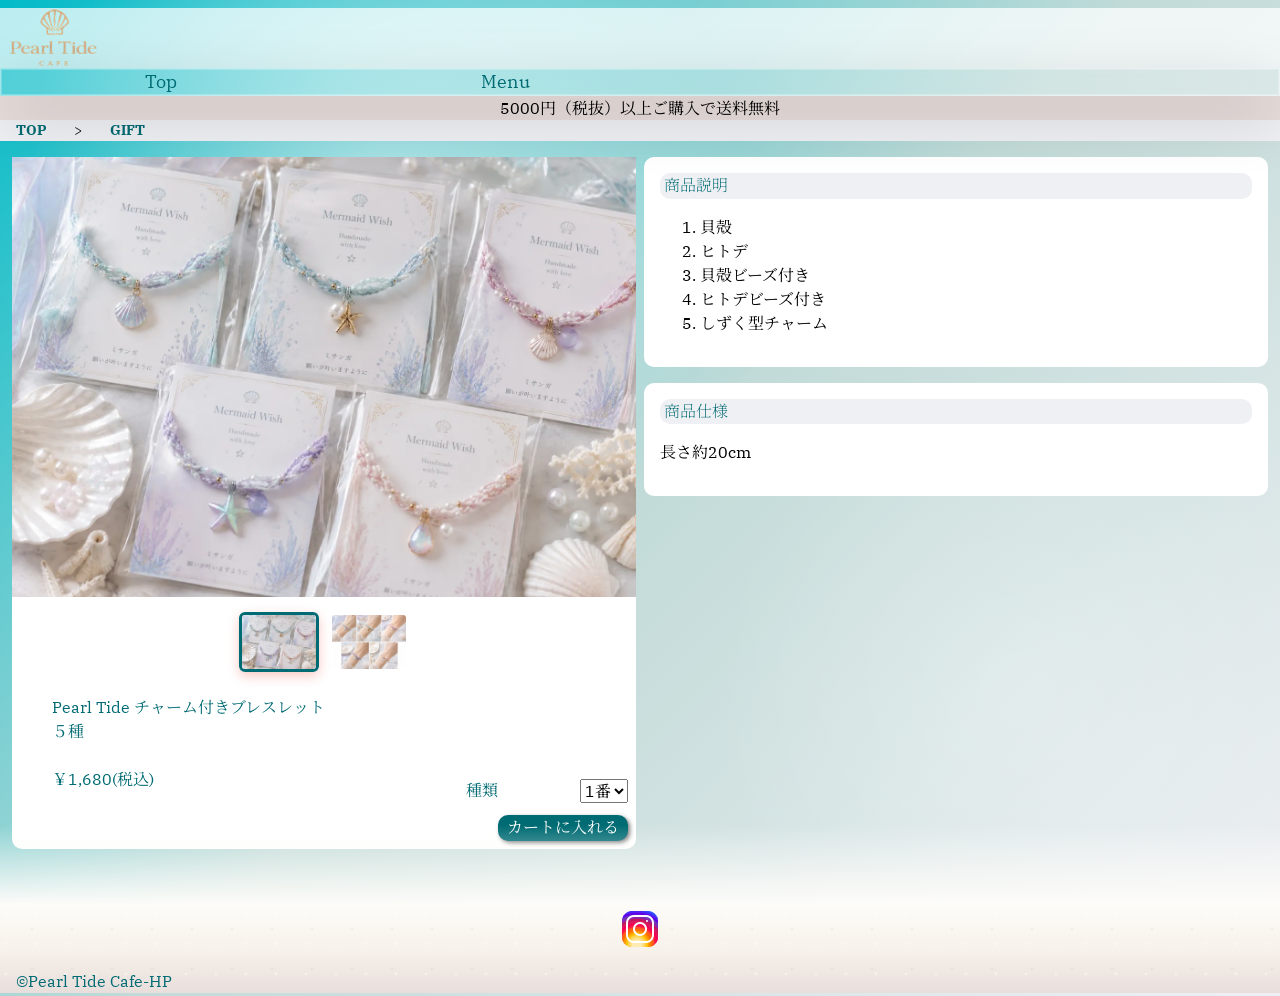
==== sub/accessories.html @ fd1b1c82 "0731" ====
<!doctype html>
<html lang="ja">
    <head>
        <meta charset="UTF-8" />
        <meta name="viewport" content="width=device-width, initial-scale=1.0" />
        <title>pearl tide</title>
        <link rel="icon" href="../img/favicon.ico" />
        <link rel="preconnect" href="https://fonts.googleapis.com" />
        <link rel="preconnect" href="https://fonts.gstatic.com" crossorigin />
        <link
            href="https://fonts.googleapis.com/css2?family=IBM+Plex+Serif:ital,wght@0,300;1,300&family=Noto+Serif+JP&display=swap"
            rel="stylesheet"
        />
        <link rel="stylesheet" href="../css/reset.css" />
        <!-- <link rel="stylesheet" href="css/base.css" /> -->
        <link rel="stylesheet" href="../css/style.css" />
        <link
            rel="stylesheet"
            href="https://cdn.jsdelivr.net/npm/swiper@11/swiper-bundle.min.css"
        />
    </head>
    <body>
        <header class="header">
            <div class="header__inner">
                <h1 class="header__logo">
                    <img src="../img/logo.webp" alt="logo" />
                </h1>
                <!--ハンバーガ　ナビ追加-->
                <button class="header__hamburger" aria-label="メニュー">
                    <img src="../img/icon.webp" alt="menu icon" />
                </button>
            </div>
            <nav class="header__nav">
                <a href="../index.html">Top</a>
                <!-- <a href="#gift">Gift</a> -->
                <a href="menu.html">Menu</a>

                <!-- 泡 -->
                <span class="header__bubble header__bubble--1"></span>
                <span class="header__bubble header__bubble--2"></span>
                <span class="header__bubble header__bubble--3"></span>
            </nav>
        </header>
        <main class="accessorieshtml">
            <p>5000円（税抜）以上ご購入で送料無料</p>
            <nav class="breadcrumb" aria-label="パンくずリスト">
                <ol class="breadcrumb__list">
                    <li class="breadcrumb__item">
                        <a href="../index.html">TOP</a>
                    </li>
                    <li class="breadcrumb__item">
                        <a href="accessories.html">GIFT</a>
                    </li>
                </ol>
            </nav>
            <div class="pc-container">
                <div class="pc-item pc-item__1">
                    <div class="gift-carousel">
                        <input type="radio" name="gift" id="gift1" checked />
                        <input type="radio" name="gift" id="gift2" />
                        <!-- メイン画像表示エリア -->
                        <div class="gift-main">
                            <div class="gift-images">
                                <img
                                    src="../img/accessories.webp"
                                    alt="ブレスレット"
                                    class="gift-image"
                                />
                                <img
                                    src="../img/accessories2.webp"
                                    alt="テスター"
                                    class="gift-image"
                                />
                            </div>
                        </div>

                        <!-- サムネイルナビゲーション -->
                        <div class="gift-thumbnails">
                            <label for="gift1" class="thumbnail">
                                <img src="../img/accessories.webp" alt="サムネイル1" />
                            </label>
                            <label for="gift2" class="thumbnail">
                                <img src="../img/accessories2.webp" alt="サムネイル2" />
                            </label>
                        </div>
                    </div>

                    <div class="gift__info">
                        <p class="gift__brand">Pearl Tide チャーム付きブレスレット <br />５種</p>
                        <div class="gift__purchase">
                            <p class="gift__price">￥1,680(税込)</p>
                            <label for="gift-quantity">種類</label>
                            <select id="gift-quantity" class="gift__select" name="gift-quantity">
                                <option value="6">1番</option>
                                <option value="7">2番</option>
                                <option value="8">3番</option>
                                <option value="9">4番</option>
                                <option value="10">5番</option>
                            </select>
                        </div>
                        <button type="button" class="cart-btn">カートに入れる</button>
                    </div>
                </div>

                <div class="pc-item pc-item__2">
                    <div class="gift-expain">
                        <h4>商品説明</h4>
                        <ol>
                            <li>貝殻</li>
                            <li>ヒトデ</li>
                            <li>貝殻ビーズ付き</li>
                            <li>ヒトデビーズ付き</li>
                            <li>しずく型チャーム</li>
                        </ol>
                    </div>
                    <div class="gift-spec">
                        <h4>商品仕様</h4>
                        <p>長さ約20cm</p>
                    </div>
                </div>
            </div>
        </main>
        <footer class="footer">
            <a href="#" class="footer__button">
                <img src="../img/icons8-インスタグラム-48.png" alt="insta" />
            </a>
            <p class="footer__copy">&copy;Pearl Tide Cafe-HP</p>
        </footer>
        <script src="https://cdn.jsdelivr.net/npm/swiper@11/swiper-bundle.min.js"></script>
        <script src="../script.js"></script>
    </body>
</html>
---- css/style.css ----
@charset "UTF-8";

:root {
    --text: #006b73;
    --text2: #fff;
    --main: #02c6c4;
    --base: #c2dbd8;
    --page: #eff0f4;
    --accent: #e8dedc;

    --title: "IBM Plex Serif", serif;
    --body: "IBM Plex Serif", "Noto Serif JP", serif;

    --shadow: 0 18px 30px rgba(0, 0, 0, 0.15), 0 0 18px rgba(194, 219, 216, 0.45);

    --glass-shadow: 0 8px 32px rgba(0, 0, 0, 0.15), inset 0 1px 0 rgba(255, 255, 255, 0.4);

    --transition: 0.35s;
}

body {
    font-family: var(--body);
    background:
        radial-gradient(circle at 30% 20%, rgba(255, 255, 255, 0.5), transparent 30%),
        radial-gradient(circle at 80% 70%, rgba(255, 255, 255, 0.25), transparent 25%),
        linear-gradient(135deg, #01bbc8, #c2dbd8, #eff0f4);
    overflow-x: hidden;
}

.header__logo img {
    position: absolute;
    top: -6px;
    left: 4px;
    width: 100px;
    height: 70px;
}

h2,
h3 {
    color: var(--text2);
    font-family: var(--title);

    @media screen and (width >=768px) {
        margin: 48px;
        font-size: 3rem;
    }
}

h2 {
    margin: 32px 0 8px;
    text-align: center;
    text-shadow: 0 1px 6px rgba(0, 0, 0, 0.45);
}

/*==========================
    Header
==========================*/

.header__inner {
    display: flex;
    justify-content: space-between;
    align-items: center;

    position: relative;
    height: 60px;

    margin-inline: calc(50% - 50vw);
    padding: 20px;

    background: #ffffffbc;
    z-index: 90;
}

/*==========================
    Hamburger
==========================*/

.header__hamburger {
    position: fixed;
    top: 12px;
    right: 8px;
    z-index: 1000;

    padding: 0;
    border: none;
    background: none;

    border-radius: 100vmax;
    cursor: pointer;
    opacity: 0.8;
}

.header__hamburger img {
    display: block;
    width: 50px;
    border-radius: 100vmax;
    box-shadow: 2px 2px 6px rgba(38, 76, 85, 0.45);

    transition: var(--transition);
}

.header__hamburger:hover img {
    transform: scale(1.2);
}

/*==========================
    Navigation
==========================*/

.header__nav {
    position: fixed;
    top: 90px;
    right: 24px;
    z-index: 1000;

    display: flex;
    flex-direction: column;
    gap: 24px;

    width: 270px;
    padding: 40px;

    border-radius: 30px;
    border: 1px solid rgba(255, 255, 255, 0.45);

    background: rgba(255, 255, 255, 0.28);

    backdrop-filter: blur(16px);
    -webkit-backdrop-filter: blur(16px);

    box-shadow:
        0 20px 60px rgba(0, 0, 0, 0.18),
        inset 0 0 0 1px rgba(255, 255, 255, 0.25);

    opacity: 0;
    /* visibility: hidden; */
    transform: translateY(-20px) scale(0.96);

    transition: 0.45s;
}

.header__nav.open {
    opacity: 1;
    visibility: visible;
    transform: translateY(0) scale(1);
}

.header__nav a {
    position: relative;

    color: var(--text);
    font-size: 1.1rem;
    text-decoration: none;

    transition: var(--transition);
}

.header__nav a:hover {
    color: var(--main);
    transform: translateX(10px);
}

/*==========================
    Bubble
==========================*/

.header__bubble {
    position: absolute;
    border-radius: 50%;
    background: rgba(255, 255, 255, 0.55);
    opacity: 0;
}

.header__bubble--1 {
    width: 10px;
    height: 10px;
    top: 18px;
    right: 35px;
}

.header__bubble--2 {
    width: 16px;
    height: 16px;
    top: 35px;
    right: 60px;
}

.header__bubble--3 {
    width: 7px;
    height: 7px;
    top: 45px;
    right: 25px;
}

.header__nav.open .header__bubble--1 {
    animation: bubble 2s 0.15s infinite;
}

.header__nav.open .header__bubble--2 {
    animation: bubble 2s 0.45s infinite;
}

.header__nav.open .header__bubble--3 {
    animation: bubble 2s 0.8s infinite;
}

@keyframes bubble {
    0% {
        opacity: 0;
        transform: translateY(0) scale(0.4);
    }

    25% {
        opacity: 0.7;
    }

    100% {
        opacity: 0;
        transform: translateY(-35px) scale(1);
    }
}

/*==========================
    Menu
==========================*/

.menu-title {
    margin-bottom: 8px;

    border-bottom: 2px solid #fff;

    font-size: 1.5rem;
    line-height: 26px;
    text-indent: 1rem;

    color: #fff;
    text-shadow: 0 1px 6px rgba(0, 0, 0, 0.45);

    @media screen and (width >=768px) {
        font-size: 2rem;
        line-height: 2rem;
    }
}

/* メニューカード共通 */

.concept-box img,
.menu-card {
    margin: 16px;
    border-radius: 10px;

    animation: cardfloat 10s ease-in-out infinite;

    box-shadow: var(--shadow);
}
/*ホバー中ストップ*/
.menu-card:hover {
    animation-play-state: paused;
}

.drink__item img,
.sweets__item img,
.lunch__item img {
    display: block;
    width: 100%;
    border-radius: 10px 10px 0 0;
}

.lunch__item {
    @media screen and (width >=768px) {
        width: 50%;
        margin-inline: auto;
    }
}

.drink__item img,
.sweets__item img {
    aspect-ratio: 2/3;
}

.menu-3-p {
    text-align: right;
    margin-right: 8px;

    color: var(--text);

    @media screen and (width >=768px) {
        margin-right: 48px;
    }
}

@keyframes cardfloat {
    0%,
    100% {
        transform: translateY(0) rotate(0);
    }

    25% {
        transform: translateY(-6px) rotate(-0.5deg);
    }

    50% {
        transform: translateY(-10px) rotate(0.8deg) scale(1.02);
    }

    75% {
        transform: translateY(-4px) rotate(-0.3deg);
    }
}

/*==========================
    Figure
==========================*/

.menu-card__caption {
    height: 70px;

    background: var(--page);
    border-radius: 0 0 10px 10px;

    display: flex;
    flex-direction: column;
}

.price {
    margin-top: auto;
    margin-right: 0.5rem;
    align-self: flex-end;
}

/*==========================
    Table
==========================*/

.menu-table {
    margin: 16px;
    width: calc(100% - 32px);
    color: var(--text);
    font-weight: bold;

    background: rgba(255, 255, 255, 0.082);

    backdrop-filter: blur(15px);
    -webkit-backdrop-filter: blur(15px);

    box-shadow: var(--glass-shadow);
    border-radius: 10px;

    @media screen and (width >=768px) {
        width: 50%;
        margin-inline: auto;
    }
}

.menu-table__item {
    padding: 8px;
    text-align: center;
}

/*==========================
    Grid
==========================*/

.menu-grid {
    display: grid;
    grid-template-columns: repeat(2, 1fr);

    @media screen and (width >=768px) {
        grid-template-columns: repeat(4, 1fr);
        margin: 48px;
    }
}

/*==========================
    Text
==========================*/

.menu-p {
    margin: 8px;
    text-indent: 0.5rem;
    color: var(--text);

    @media screen and (width >=768px) {
        width: 50%;
        text-align: left;
        margin-inline: auto;
    }
}

/*==========================
    Footer
==========================*/

.footer {
    position: relative;
    z-index: 10;

    margin-top: 48px;
    margin-inline: calc(50% - 50vw);

    background:
        radial-gradient(circle at 20% 30%, rgba(255, 255, 255, 0.35) 1px, transparent 2px),
        radial-gradient(circle at 80% 60%, rgba(0, 0, 0, 0.03) 1px, transparent 2px),
        linear-gradient(180deg, #fdfcf9, #f7f2ea, #e8dedc);

    background-size:
        30px 30px,
        40px 40px,
        cover;
}

.footer img {
    display: block;
    margin-inline: auto;
}

.footer__copy {
    color: var(--text);
    text-indent: 1rem;
}
/*ぼやかし*/
.footer::before {
    content: "";

    position: absolute;
    top: -80px;
    left: 0;

    width: 100%;
    height: 80px;

    background: linear-gradient(to bottom, transparent, #fdfcf9);

    pointer-events: none;
}

/*==========================
    Scroll Animation
==========================*/

.fadeUp {
    opacity: 0;
    transform: translateY(50px);
    transition: 0.8s;
}

.fadeUp.show {
    opacity: 1;
    transform: translateY(0);
}

/*==========================
    Shine Effect
==========================*/

.menu__section {
    position: relative;
    overflow: hidden;
}

.menu__section::before {
    content: "";

    position: absolute;
    inset: 0 auto 0 -120%;

    width: 60%;

    background: linear-gradient(90deg, transparent, rgba(255, 255, 255, 0.3), transparent);

    transform: skewX(-25deg);

    animation: shine 8s infinite;
}

@keyframes shine {
    0% {
        left: -120%;
    }

    20% {
        left: 130%;
    }

    100% {
        left: 130%;
    }
}

/*TOP*/
/*top用 header*/

.home header {
    position: absolute;
    top: 8px;
    left: 0;

    width: 100%;

    z-index: 90;
}
/*カルーセル*/

.fv {
    position: relative;
    width: 100vw;
    height: 700px;

    margin-inline: calc(50% - 50vw);
    overflow: hidden;
}

@media (max-width: 768px) {
    .fv {
        height: 100dvh;
    }
}

.fv__slider,
.swiper {
    width: 100%;
    height: 100%;
}

.swiper-slide img {
    width: 100%;
    height: 100%;
    object-fit: cover;

    transform: scale(1);
    transition: transform 7s linear;
}

.swiper-slide-active img {
    transform: scale(1.12);
}

/*カルーセル内 テキスト*/

.fv__text {
    position: absolute;
    display: grid;
    inset: 0;
    place-content: center;
    z-index: 10;

    color: white;

    text-align: center;
    text-shadow: 2px 2px 2px #006b73;

    img {
        width: 50px;
        margin-inline: auto;
        margin-top: 16px;
    }
    p:first-child {
        font-size: 2em;
    }
}

.fv__text {
    animation: textfloat 5s ease-in-out infinite;
}

@keyframes textfloat {
    0% {
        transform: translateY(0) rotate(0deg);
    }

    50% {
        transform: translateY(-15px) rotate(1deg);
    }

    100% {
        transform: translateY(0) rotate(0deg);
    }
}

/*insetで中にシャドウ*/
.concept-box {
    position: relative;
    height: 300px;
    width: 300px;

    padding: 30px;
    padding-top: 70px;
    margin-top: 48px;
    margin-inline: auto;

    line-height: 1.8;
    background: var(--accent);
    border-radius: 100vmax;

    box-shadow: inset 4px 4px 8px rgba(0, 0, 0, 0.15);

    img {
        position: absolute;
        bottom: -30px;
        right: -16px;

        width: 110px;

        border-radius: 100vmax;
        box-shadow: 4px 4px 8px rgba(0, 0, 0, 0.15);
    }
}

/*shop mood*/
.shop {
    h2 {
        margin-bottom: 32px;
    }
    img {
        width: 343px;
        margin: 16px;
        margin-inline: auto;

        border-radius: 10px;
        box-shadow: var(--shadow);
    }
}

/*gift*/
.gift {
    h2 {
        margin-bottom: 32px;
    }
    .gift__flex {
        display: flex;
    }
    .accessories__link,
    .gift__link {
        text-decoration: none;
        margin: 8px;
        width: 50vw;
        box-shadow: var(--shadow);

        figure {
            margin: 0;
        }
    }

    .gift__image {
        aspect-ratio: 1 / 1;
    }
    .gift__caption {
        height: 70px;

        background: var(--page);
        border-radius: 0 0 10px 10px;

        display: flex;
        flex-direction: column;
    }
    .price {
        margin-top: auto;
        margin-right: 0.5rem;
        align-self: flex-end;
    }
}

.menu {
    h2 {
        margin-bottom: 32px;
        border-bottom: 2px solid #fff;

        line-height: 1.4;
    }
    a {
        text-decoration: none;
    }
    .menu__item {
        margin-inline: auto;
        box-shadow: var(--shadow);
    }
    .menu__caption {
        height: 46px;

        padding-right: 8px;

        text-align: right;
        background: var(--page);
        border-radius: 0 0 10px 10px;
    }
}

/*infor mation*/
.information h2 {
    margin-bottom: 32px;
}
.information__list {
    width: 80%; /* 高さを固定 */
    height: 300px;
    overflow-y: auto; /* 縦だけスクロール */
    overflow-x: hidden;

    padding: 10px;
    margin-inline: auto;

    background-color: var(--page);
    box-shadow: inset 4px 4px 8px rgba(0, 0, 0, 0.15);

    img {
        width: 60vw;
        max-width: 400px;
        margin: 8px;
    }

    article {
        margin-bottom: 48px;
        border-bottom: 1px solid gray;
    }
}

.information__list::-webkit-scrollbar {
    width: 12px;
}

.information__list::-webkit-scrollbar-track {
    background: var(--accent);
    box-shadow: inset 4px 4px 8px rgba(0, 0, 0, 0.15);
}

.information__list::-webkit-scrollbar-thumb {
    background: rgba(1, 187, 200, 0.5);
    border-radius: 999px;
}

.information__list::-webkit-scrollbar-thumb:hover {
    background: rgba(1, 187, 200, 0.8);
}

.access__info {
    width: 80%;
    max-width: 700px;

    padding-left: 0.5rem;
    margin-inline: auto;

    color: var(--text);
    text-align: center;

    dd {
        margin: 0;
    }
}

/*商品ページ*/
.menu,
.gifthtml,
.accessorieshtml {
    .breadcrumb {
        margin: 0;
        background-color: var(--page);
        margin-inline: calc(50% - 50vw);
    }
    h4 {
        padding: 4px;
        margin-top: 0;

        color: var(--text);
        background-color: var(--page);
        border-radius: 10px;

        font-weight: lighter;
    }

    .breadcrumb__list {
        display: flex;
        align-items: center;
        gap: 12px;
        list-style: none;
        padding: 0;
        margin: 0;
        text-indent: 1rem;
    }

    .breadcrumb__item {
        font-size: 14px;

        a {
            font-weight: bold;
        }
    }

    /* 区切り記号 */
    .breadcrumb__item:not(:last-child)::after {
        content: ">";
        margin-left: 24px;

        color: black;
    }

    .breadcrumb__item a {
        color: var(--text);
        text-decoration: none;
    }

    .breadcrumb__item a:hover {
        opacity: 0.7;
    }
}

.gifthtml,
.accessorieshtml {
    p {
        text-align: center;
        margin: 0;
        background-color: var(--accent);
        margin-inline: calc(50% - 50vw);

        @media screen and (width >=768px) {
            margin-top: 96px;
        }
    }
}

.gift-carousel {
    margin-inline: auto;
    margin: 8px 4px 0 4px;
    background: white;
    overflow: hidden;
}

.gift-carousel input[type="radio"] {
    display: none;
}

.gift-main {
    width: 100vw;
    overflow: hidden;
}

.gift-images {
    display: flex;
    width: 400%;
    height: 100%;
    transition: transform 0.5s cubic-bezier(0.25, 0.46, 0.45, 0.94);
}

.gift-image {
    width: 25%;
    height: 100%;
    object-fit: cover;
}

.gift-thumbnails {
    display: flex;
    padding: 15px;
    gap: 10px;
    background: white;
    justify-content: center;
}

.thumbnail {
    width: 80px;
    height: 60px;
    border-radius: 6px;
    overflow: hidden;
    cursor: pointer;
    border: 3px solid transparent;
    transition: all 0.3s ease;
}

.thumbnail img {
    width: 100%;
    height: 100%;
    object-fit: cover;
}

.thumbnail:hover {
    border-color: var(--main);
    transform: scale(1.05);
}

/* ギャラリースライド制御 */
#gift1:checked ~ .gift-main .gift-images {
    transform: translateX(0%);
}
#gift2:checked ~ .gift-main .gift-images {
    transform: translateX(-25%);
}

/* アクティブサムネイル */
#gift1:checked ~ .gift-thumbnails label[for="gift1"],
#gift2:checked ~ .gift-thumbnails label[for="gift2"] {
    border-color: var(--text);
    box-shadow: 0 4px 12px rgba(231, 76, 60, 0.3);
}

/*商品内容*/
.gift__info {
    padding: 8px;
    margin-inline: auto;
    margin: 0 4px 8px 4px;

    background-color: white;
    color: var(--text);

    border-radius: 0 0 10px 10px;
    p {
        padding: 16px 24px;

        background: none;
        text-align: left;
    }
}
.gift__purchase {
    display: flex;
    align-items: center;
    justify-content: space-between;

    p {
        width: 60%;
    }
}
button {
    display: block;
    margin-left: auto;

    color: var(--text2);
    border: 3px solid #006b73;
    background-color: #006b73;

    border-radius: 10px;
    box-shadow: 2px 2px 4px rgba(0, 0, 0, 0.541);
}
button:hover {
    opacity: 0.8;
}

.gift-expain,
.gift-spec,
.gift-kcal {
    padding: 8px;
    margin: 16px 4px 4px 4px;

    background-color: white;

    border-radius: 10px;

    p {
        width: 100%;
        padding-left: 32px;
        background: none;
        text-align: left;
    }
    th {
        font-weight: lighter;
        border-bottom: 1px solid;
    }
    td {
        border-bottom: 1px solid gray;
    }
}

.gift-kcal {
    div {
        display: flex;
    }
    table {
        width: 50%;
    }
    th {
        width: 100px;
        text-align: left;
    }
    td {
        text-align: right;
    }
}

/*タブレット*/
@media screen and (width >=768px) {

    .home{
        h2{
            padding-top: 70px;
        }
    }
    .fv {
        height: 100vh;
    }
    .header__hamburger {
        display: none;
    }

    .header__inner {
        position: fixed;
        top: 8px;
        right: 0;

        width: 100vw;
    }
    .header__nav {
        position: fixed;
        top: 68px;
        right: 0;

        width: 100vw;
        display: flex;
        flex-direction: row;
        opacity: 1;
        transform: none;
        border-radius: 0;

        padding: 0;
        margin: 0;

        a {
            width: 25vw;
            text-align: center;
        }
    }

    .mood__flex {
        display: flex;
        max-width: 900px;
        margin-inline: auto;
        gap: 40px;
        img {
            flex: 1 1 auto;
            margin: 8px;
        }
    }
    .gift__flex {
        max-width: 900px;
        margin: auto;
        gap: 40px;
    }

    .menu__item {
        margin-inline: auto;
        max-width: 700px;
    }

    .information__list {
        max-width: 700px;
    }

    .menu {
        h3{
            padding-top: 70px;
        }
        .breadcrumb {
            margin-top: 96px;
        }
    }

    .gift-expain,
    .gift-spec,
    .gift-kcal {
        padding: 16px;
        p {
            padding: 0  0 0;
            margin: 16px;
            margin-inline: auto;
        }
        table{
            margin-inline: auto;
        }
    }

    .gift__info{
        p{
            padding: 0 32px;
            margin: 0 0 24px 0;
        }
    }
}

/*PC*/
@media screen and (width >=1024px) {
    .pc-container{
        display: flex;
    }
    .pc-item{
        width: 50%;
    }
    .pc-item__1{
        margin-top: 8px;

        .gift-images{
            width: 200%;
            height: 440px;
        }      
    }
}
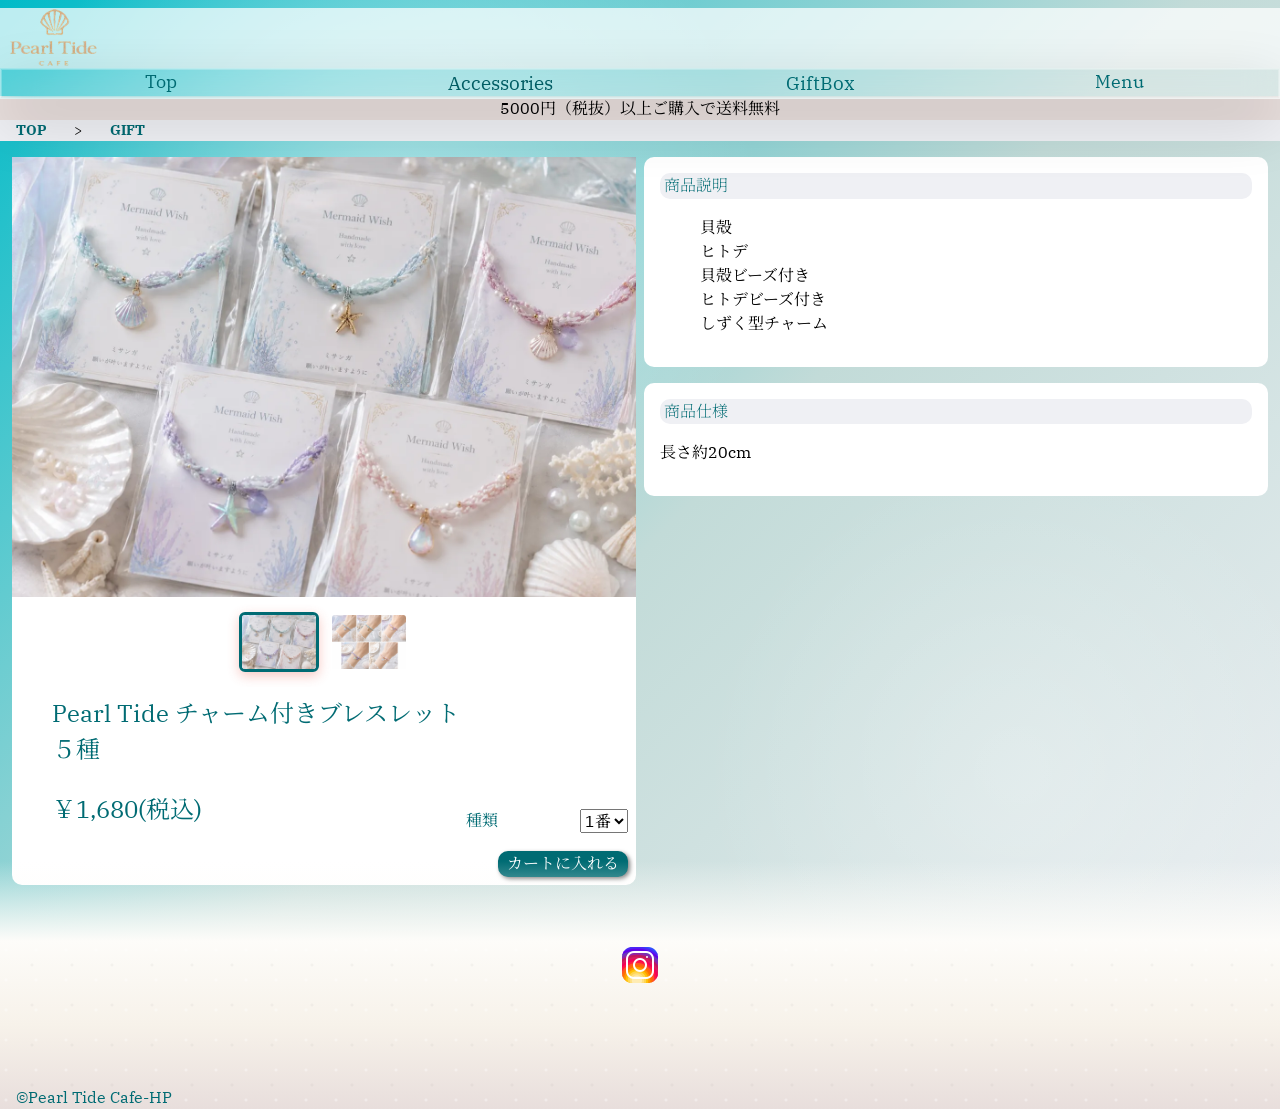
==== commit 819c5892: "次カート準備" ====
--- a/sub/accessories.html
+++ b/sub/accessories.html
@@ -19,7 +19,7 @@
             href="https://cdn.jsdelivr.net/npm/swiper@11/swiper-bundle.min.css"
         />
     </head>
-    <body>
+    <body class="accessoriesbody">
         <header class="header">
             <div class="header__inner">
                 <h1 class="header__logo">
@@ -32,7 +32,11 @@
             </div>
             <nav class="header__nav">
                 <a href="../index.html">Top</a>
-                <!-- <a href="#gift">Gift</a> -->
+                <a href="accessories.html" aria-current="page">Gift</a>
+                <ul>
+                    <li><a href="accessories.html" aria-current="page">Accessories</a></li>
+                    <li><a href="gift.html">GiftBox</a></li>
+                </ul>
                 <a href="menu.html">Menu</a>
 
                 <!-- 泡 -->
--- a/css/style.css
+++ b/css/style.css
@@ -115,7 +115,6 @@
 
     display: flex;
     flex-direction: column;
-    gap: 24px;
 
     width: 270px;
     padding: 40px;
@@ -137,6 +136,11 @@
     transform: translateY(-20px) scale(0.96);
 
     transition: 0.45s;
+
+    li {
+        list-style: circle;
+        padding-left: none;
+    }
 }
 
 .header__nav.open {
@@ -147,17 +151,41 @@
 
 .header__nav a {
     position: relative;
+    margin-top: 24px;
 
     color: var(--text);
-    font-size: 1.1rem;
+    font-size: 1.4rem;
     text-decoration: none;
 
     transition: var(--transition);
+}
+.header__nav ul li a {
+    display: block;
+    position: relative;
+
+    transition: var(--transition);
+}
+
+a:first-child {
+    margin-top: 0;
+}
+a:nth-child(4) {
+    margin-top: -8px;
+}
+
+.header__nav li a {
+    font-size: 1.2rem;
 }
 
 .header__nav a:hover {
     color: var(--main);
     transform: translateX(10px);
+}
+
+a[aria-current="page"] {
+    pointer-events: none;
+    cursor: default;
+    color: #005c63;
 }
 
 /*==========================
@@ -283,10 +311,6 @@
     margin-right: 8px;
 
     color: var(--text);
-
-    @media screen and (width >=768px) {
-        margin-right: 48px;
-    }
 }
 
 @keyframes cardfloat {
@@ -345,11 +369,6 @@
 
     box-shadow: var(--glass-shadow);
     border-radius: 10px;
-
-    @media screen and (width >=768px) {
-        width: 50%;
-        margin-inline: auto;
-    }
 }
 
 .menu-table__item {
@@ -379,12 +398,6 @@
     margin: 8px;
     text-indent: 0.5rem;
     color: var(--text);
-
-    @media screen and (width >=768px) {
-        width: 50%;
-        text-align: left;
-        margin-inline: auto;
-    }
 }
 
 /*==========================
@@ -463,7 +476,6 @@
 
     position: absolute;
     inset: 0 auto 0 -120%;
-
     width: 60%;
 
     background: linear-gradient(90deg, transparent, rgba(255, 255, 255, 0.3), transparent);
@@ -494,7 +506,6 @@
     position: absolute;
     top: 8px;
     left: 0;
-
     width: 100%;
 
     z-index: 90;
@@ -591,7 +602,6 @@
     line-height: 1.8;
     background: var(--accent);
     border-radius: 100vmax;
-
     box-shadow: inset 4px 4px 8px rgba(0, 0, 0, 0.15);
 
     img {
@@ -632,9 +642,11 @@
     .accessories__link,
     .gift__link {
         text-decoration: none;
+        width: 50vw;
         margin: 8px;
-        width: 50vw;
+
         box-shadow: var(--shadow);
+        border-radius: 0 0 10px 10px;
 
         figure {
             margin: 0;
@@ -673,10 +685,10 @@
     .menu__item {
         margin-inline: auto;
         box-shadow: var(--shadow);
+        border-radius: 0 0 10px 10px;
     }
     .menu__caption {
         height: 46px;
-
         padding-right: 8px;
 
         text-align: right;
@@ -765,7 +777,7 @@
 
         font-weight: lighter;
     }
-
+    /*パンくず*/
     .breadcrumb__list {
         display: flex;
         align-items: center;
@@ -809,18 +821,14 @@
         margin: 0;
         background-color: var(--accent);
         margin-inline: calc(50% - 50vw);
-
-        @media screen and (width >=768px) {
-            margin-top: 96px;
-        }
     }
 }
 
 .gift-carousel {
     margin-inline: auto;
     margin: 8px 4px 0 4px;
+    overflow: hidden;
     background: white;
-    overflow: hidden;
 }
 
 .gift-carousel input[type="radio"] {
@@ -836,6 +844,7 @@
     display: flex;
     width: 400%;
     height: 100%;
+
     transition: transform 0.5s cubic-bezier(0.25, 0.46, 0.45, 0.94);
 }
 
@@ -856,10 +865,12 @@
 .thumbnail {
     width: 80px;
     height: 60px;
+    overflow: hidden;
+
+    border: 3px solid transparent;
     border-radius: 6px;
-    overflow: hidden;
     cursor: pointer;
-    border: 3px solid transparent;
+
     transition: all 0.3s ease;
 }
 
@@ -937,7 +948,6 @@
     margin: 16px 4px 4px 4px;
 
     background-color: white;
-
     border-radius: 10px;
 
     p {
@@ -973,12 +983,71 @@
 
 /*タブレット*/
 @media screen and (width >=768px) {
-
-    .home{
-        h2{
+    .home {
+        h2 {
             padding-top: 70px;
         }
     }
+    .menu-3-p {
+        margin-right: 48px;
+    }
+
+    .home,
+    .menu {
+        ul {
+            display: inline-flex;
+            justify-content: center;
+            margin: 0;
+            padding: 0;
+            width: 28.4vw;
+        }
+        li {
+            display: block;
+            list-style: none;
+        }
+        a {
+            font-style: 1.1rem;
+            width: 14.2vw;
+        }
+        ul li a {
+            width: 14.2vw;
+        }
+    }
+    .home {
+        ul{
+            width: 33.2vw;
+        }
+        a {
+            font-style: 1.1rem;
+            width: 16.6vw;
+        }
+        ul li a {
+            width: 16.6vw;
+        }
+    }
+
+    .giftbody,
+    .accessoriesbody {
+        ul {
+            display: flex;
+            justify-content: center;
+            margin: 0;
+            width: 50vw;
+        }
+        li {
+            list-style: none;
+        }
+        a {
+            font-style: 1.1rem;
+        }
+        a:nth-child(2) {
+            display: none;
+        }
+        p {
+            margin-top: 96px;
+        }
+    }
+
     .fv {
         height: 100vh;
     }
@@ -990,7 +1059,6 @@
         position: fixed;
         top: 8px;
         right: 0;
-
         width: 100vw;
     }
     .header__nav {
@@ -1010,8 +1078,15 @@
 
         a {
             width: 25vw;
+            margin-top: 0;
+
+            font-size: 1.1rem;
             text-align: center;
         }
+
+        /* ul{
+            display: none;
+        } */
     }
 
     .mood__flex {
@@ -1031,8 +1106,8 @@
     }
 
     .menu__item {
+        max-width: 700px;
         margin-inline: auto;
-        max-width: 700px;
     }
 
     .information__list {
@@ -1040,12 +1115,22 @@
     }
 
     .menu {
-        h3{
+        h3 {
             padding-top: 70px;
         }
         .breadcrumb {
             margin-top: 96px;
         }
+    }
+    .menu-table {
+        width: 50%;
+        margin-inline: auto;
+    }
+
+    .menu-p {
+        width: 50%;
+        margin-inline: auto;
+        text-align: left;
     }
 
     .gift-expain,
@@ -1053,37 +1138,39 @@
     .gift-kcal {
         padding: 16px;
         p {
-            padding: 0  0 0;
+            padding: 0 0 0;
             margin: 16px;
             margin-inline: auto;
         }
-        table{
+        table {
             margin-inline: auto;
         }
     }
 
-    .gift__info{
-        p{
+    .gift__info {
+        p {
             padding: 0 32px;
             margin: 0 0 24px 0;
+
+            font-size: 1.5rem;
         }
     }
 }
 
 /*PC*/
 @media screen and (width >=1024px) {
-    .pc-container{
+    .pc-container {
         display: flex;
     }
-    .pc-item{
+    .pc-item {
         width: 50%;
     }
-    .pc-item__1{
+    .pc-item__1 {
         margin-top: 8px;
 
-        .gift-images{
+        .gift-images {
             width: 200%;
             height: 440px;
-        }      
-    }
-}+        }
+    }
+}
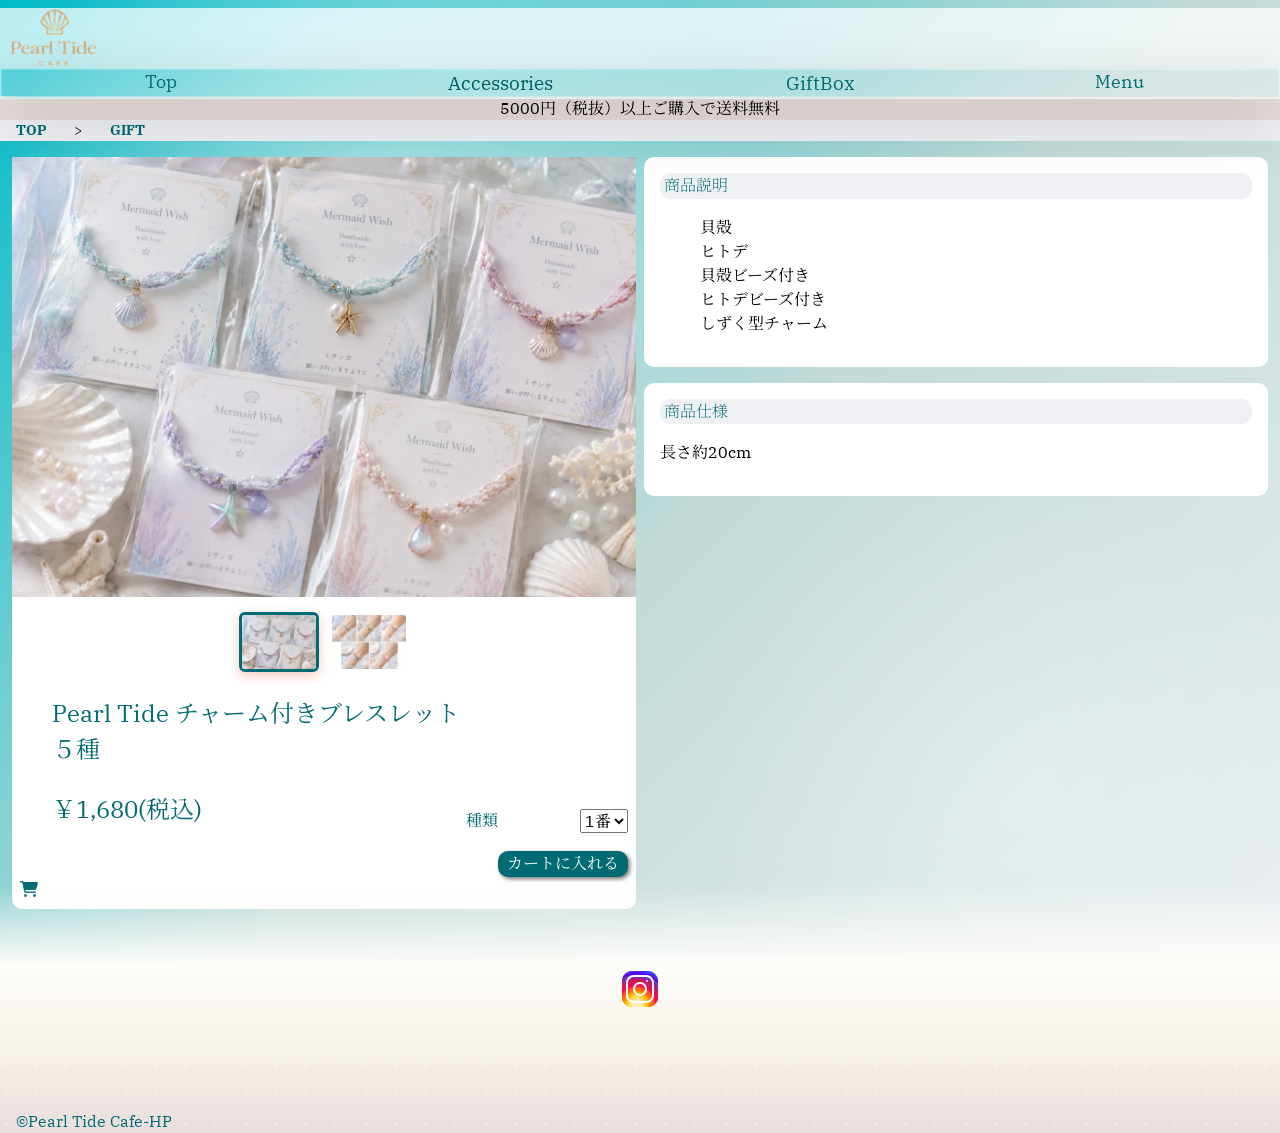
==== commit eecda3c3: "カート追加" ====
--- a/sub/accessories.html
+++ b/sub/accessories.html
@@ -18,6 +18,9 @@
             rel="stylesheet"
             href="https://cdn.jsdelivr.net/npm/swiper@11/swiper-bundle.min.css"
         />
+        <link
+            rel="stylesheet"
+            href="https://cdnjs.cloudflare.com/ajax/libs/font-awesome/6.7.2/css/all.min.css"
     </head>
     <body class="accessoriesbody">
         <header class="header">
@@ -90,19 +93,26 @@
                     </div>
 
                     <div class="gift__info">
-                        <p class="gift__brand">Pearl Tide チャーム付きブレスレット <br />５種</p>
+                        <p class="gift__brand" id="product-name">Pearl Tide チャーム付きブレスレット <br />５種</p>
                         <div class="gift__purchase">
-                            <p class="gift__price">￥1,680(税込)</p>
-                            <label for="gift-quantity">種類</label>
-                            <select id="gift-quantity" class="gift__select" name="gift-quantity">
-                                <option value="6">1番</option>
-                                <option value="7">2番</option>
-                                <option value="8">3番</option>
-                                <option value="9">4番</option>
-                                <option value="10">5番</option>
+                            <p class="gift__price" id="product-price">￥1,680(税込)</p>
+
+                            <label for="accessories-type">種類</label>
+
+                            <select
+                                id="accessories-type"
+                                class="gift__select"
+                                name="accessories-type"
+                            >
+                                <option value="貝殻">1番</option>
+                                <option value="ヒトデ">2番</option>
+                                <option value="貝殻ビーズ付き">3番</option>
+                                <option value="ヒトデビーズ付き">4番</option>
+                                <option value="しずく型チャーム">5番</option>
                             </select>
                         </div>
                         <button type="button" class="cart-btn">カートに入れる</button>
+                        <a href="cart.html"><i class="fa-solid fa-cart-shopping"></i></a> 
                     </div>
                 </div>
 
--- a/css/style.css
+++ b/css/style.css
@@ -981,6 +981,12 @@
     }
 }
 
+/*カート*/
+.cart {
+    h2 {
+        padding-top: 60px;
+    }
+}
 /*タブレット*/
 @media screen and (width >=768px) {
     .home {
@@ -1014,7 +1020,7 @@
         }
     }
     .home {
-        ul{
+        ul {
             width: 33.2vw;
         }
         a {
@@ -1026,6 +1032,7 @@
         }
     }
 
+    .cart,
     .giftbody,
     .accessoriesbody {
         ul {
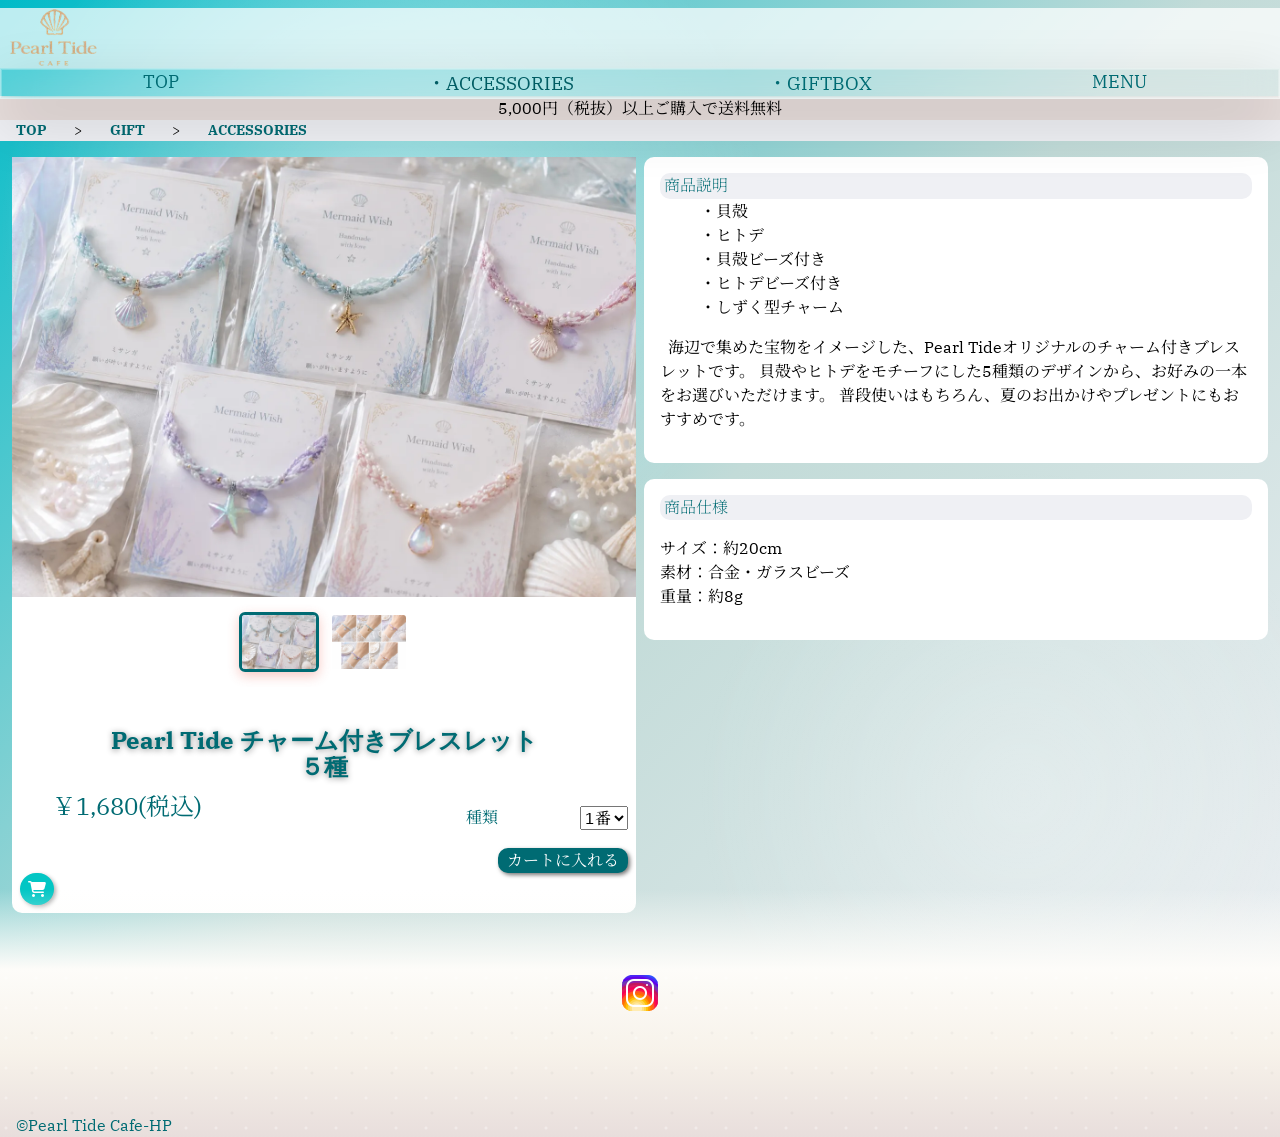
==== commit 6938ecd5: "公開確認用" ====
--- a/sub/accessories.html
+++ b/sub/accessories.html
@@ -21,6 +21,7 @@
         <link
             rel="stylesheet"
             href="https://cdnjs.cloudflare.com/ajax/libs/font-awesome/6.7.2/css/all.min.css"
+        />
     </head>
     <body class="accessoriesbody">
         <header class="header">
@@ -34,13 +35,13 @@
                 </button>
             </div>
             <nav class="header__nav">
-                <a href="../index.html">Top</a>
-                <a href="accessories.html" aria-current="page">Gift</a>
+                <a href="../index.html">TOP</a>
+                <a href="accessories.html" aria-current="page">GIFT</a>
                 <ul>
-                    <li><a href="accessories.html" aria-current="page">Accessories</a></li>
-                    <li><a href="gift.html">GiftBox</a></li>
+                    <li><a href="accessories.html" aria-current="page">・ACCESSORIES</a></li>
+                    <li><a href="gift.html">・GIFTBOX</a></li>
                 </ul>
-                <a href="menu.html">Menu</a>
+                <a href="menu.html">MENU</a>
 
                 <!-- 泡 -->
                 <span class="header__bubble header__bubble--1"></span>
@@ -49,17 +50,22 @@
             </nav>
         </header>
         <main class="accessorieshtml">
-            <p>5000円（税抜）以上ご購入で送料無料</p>
+            <p>5,000円（税抜）以上ご購入で送料無料</p>
+
             <nav class="breadcrumb" aria-label="パンくずリスト">
                 <ol class="breadcrumb__list">
                     <li class="breadcrumb__item">
                         <a href="../index.html">TOP</a>
                     </li>
                     <li class="breadcrumb__item">
-                        <a href="accessories.html">GIFT</a>
+                        <a href="../index.html#gift">GIFT</a>
+                    </li>
+                    <li class="breadcrumb__item">
+                        <a href="accessories.html" aria-current="page">ACCESSORIES</a>
                     </li>
                 </ol>
             </nav>
+
             <div class="pc-container">
                 <div class="pc-item pc-item__1">
                     <div class="gift-carousel">
@@ -93,7 +99,9 @@
                     </div>
 
                     <div class="gift__info">
-                        <p class="gift__brand" id="product-name">Pearl Tide チャーム付きブレスレット <br />５種</p>
+                        <h2 class="gift__brand" id="product-name">
+                            Pearl Tide チャーム付きブレスレット <br />５種
+                        </h2>
                         <div class="gift__purchase">
                             <p class="gift__price" id="product-price">￥1,680(税込)</p>
 
@@ -112,24 +120,35 @@
                             </select>
                         </div>
                         <button type="button" class="cart-btn">カートに入れる</button>
-                        <a href="cart.html"><i class="fa-solid fa-cart-shopping"></i></a> 
+                        <a href="cart.html" aria-label="カートを見る"
+                            ><i class="fa-solid fa-cart-shopping"></i
+                        ></a>
                     </div>
                 </div>
 
                 <div class="pc-item pc-item__2">
                     <div class="gift-expain">
                         <h4>商品説明</h4>
-                        <ol>
-                            <li>貝殻</li>
-                            <li>ヒトデ</li>
-                            <li>貝殻ビーズ付き</li>
-                            <li>ヒトデビーズ付き</li>
-                            <li>しずく型チャーム</li>
-                        </ol>
+                        <ul>
+                            <li>・貝殻</li>
+                            <li>・ヒトデ</li>
+                            <li>・貝殻ビーズ付き</li>
+                            <li>・ヒトデビーズ付き</li>
+                            <li>・しずく型チャーム</li>
+                        </ul>
+                        <p>
+                            &nbsp; 海辺で集めた宝物をイメージした、Pearl
+                            Tideオリジナルのチャーム付きブレスレットです。
+                            貝殻やヒトデをモチーフにした5種類のデザインから、お好みの一本をお選びいただけます。
+                            普段使いはもちろん、夏のお出かけやプレゼントにもおすすめです。
+                        </p>
                     </div>
                     <div class="gift-spec">
                         <h4>商品仕様</h4>
-                        <p>長さ約20cm</p>
+                        <p>サイズ：約20cm
+                            <br>素材：合金・ガラスビーズ
+                            <br>重量：約8g
+                        </p>
                     </div>
                 </div>
             </div>
--- a/css/style.css
+++ b/css/style.css
@@ -4,7 +4,6 @@
     --text: #006b73;
     --text2: #fff;
     --main: #02c6c4;
-    --base: #c2dbd8;
     --page: #eff0f4;
     --accent: #e8dedc;
 
@@ -138,7 +137,7 @@
     transition: 0.45s;
 
     li {
-        list-style: circle;
+        list-style: none;
         padding-left: none;
     }
 }
@@ -344,6 +343,7 @@
 
     display: flex;
     flex-direction: column;
+    text-indent: 0.5rem;
 }
 
 .price {
@@ -386,7 +386,10 @@
 
     @media screen and (width >=768px) {
         grid-template-columns: repeat(4, 1fr);
+
+        max-width: 1000px;
         margin: 48px;
+        margin-inline: auto;
     }
 }
 
@@ -916,6 +919,10 @@
         background: none;
         text-align: left;
     }
+    h2 {
+        color: var(--text);
+        font-size: 1.5rem;
+    }
 }
 .gift__purchase {
     display: flex;
@@ -937,7 +944,8 @@
     border-radius: 10px;
     box-shadow: 2px 2px 4px rgba(0, 0, 0, 0.541);
 }
-button:hover {
+button:hover,
+.fa-solid:hover {
     opacity: 0.8;
 }
 
@@ -963,6 +971,9 @@
     td {
         border-bottom: 1px solid gray;
     }
+    ul {
+        flex-direction: column;
+    }
 }
 
 .gift-kcal {
@@ -981,10 +992,77 @@
     }
 }
 
+.fa-solid {
+    padding: 8px;
+
+    color: white;
+    background-color: var(--main);
+
+    border-radius: 100vmax;
+    box-shadow: 2px 2px 4px rgba(0, 0, 0, 0.319);
+}
+
 /*カート*/
-.cart {
+.cart-main {
+    max-width: 375px;
+    margin-inline: auto;
     h2 {
         padding-top: 60px;
+    }
+
+    .cart-item {
+        p {
+            margin-top: 16px;
+        }
+        padding: 4px 16px;
+        margin: 16px;
+
+        background-color: rgba(255, 255, 255, 0.577);
+        backdrop-filter: blur(15px);
+        -webkit-backdrop-filter: blur(15px);
+
+        box-shadow: var(--glass-shadow);
+        border-radius: 10px;
+        button {
+            width: 30px;
+            height: 30px;
+            margin: 16px;
+            color: var(--text);
+            background-color: white;
+            border: 1px solid #005c63;
+            border-radius: 100vmax;
+
+            font-weight: bold;
+            text-align: center;
+        }
+        .cart-flex {
+            display: flex;
+        }
+        button:nth-child(4) {
+            width: 50px;
+            margin-left: 90px;
+        }
+    }
+    span {
+        margin-top: 12px;
+        font-weight: bold;
+        font-size: 1.5rem;
+    }
+    .cart-total {
+        margin-left: 16px;
+    }
+    .cart-button__goal {
+        text-decoration: none;
+        padding: 4px 8px;
+        margin-left: 200px;
+        margin-right: 16px;
+
+        color: white;
+        background-color: #005c63;
+        box-shadow: 2px 2px 4px rgba(0, 0, 0, 0.464);
+        border-radius: 30px;
+
+        font-size: 1.3rem;
     }
 }
 /*タブレット*/
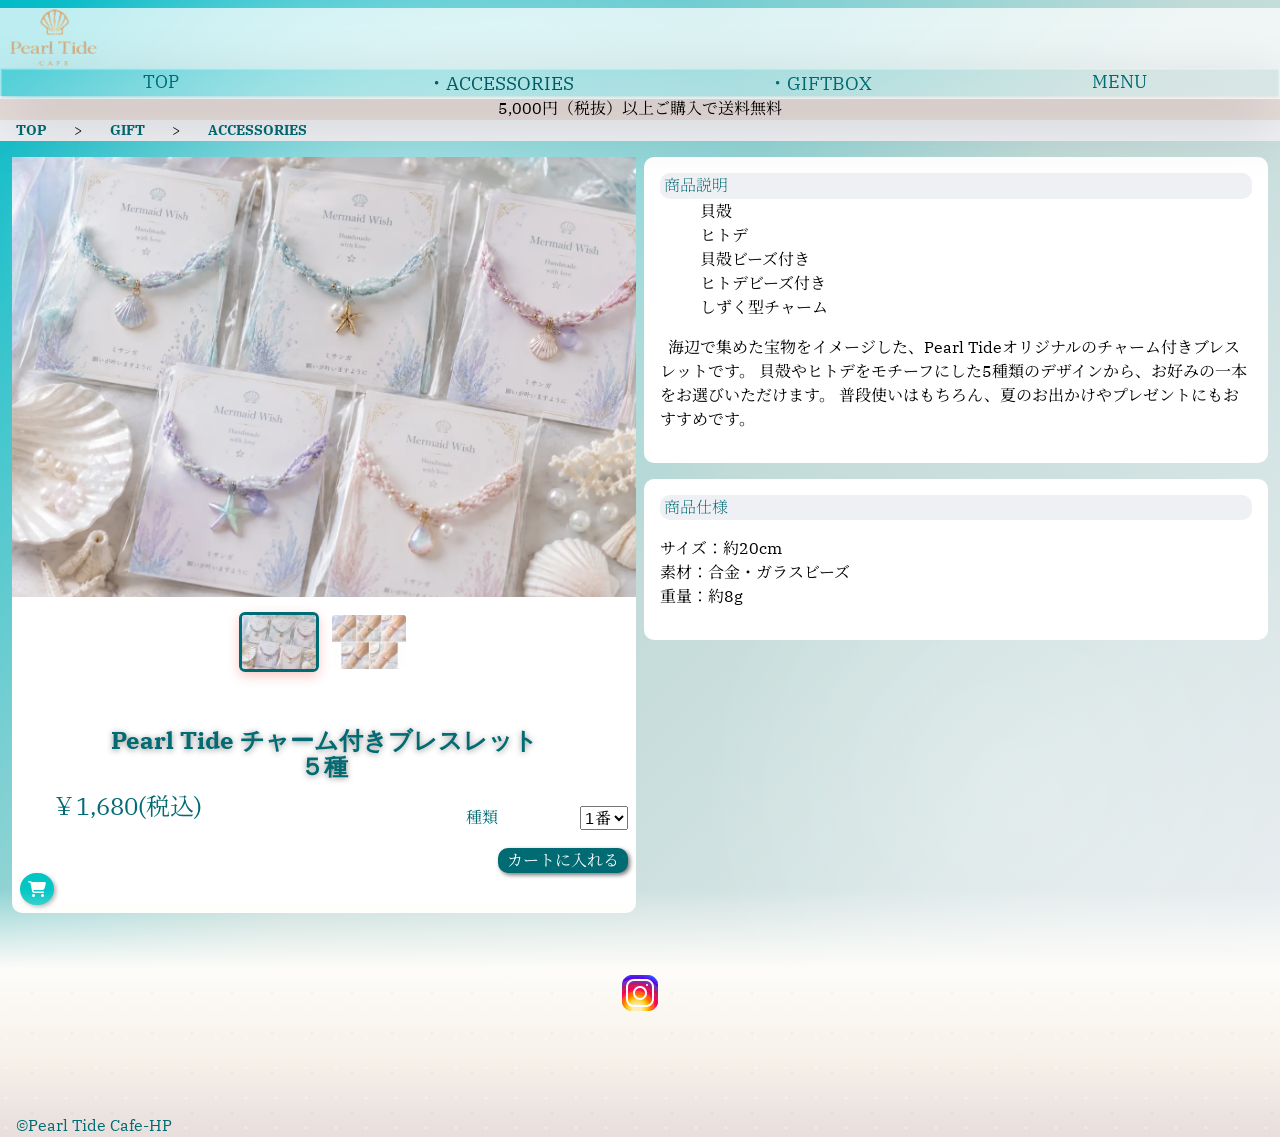
==== commit 81a2a353: "確認用" ====
--- a/sub/accessories.html
+++ b/sub/accessories.html
@@ -130,11 +130,11 @@
                     <div class="gift-expain">
                         <h4>商品説明</h4>
                         <ul>
-                            <li>・貝殻</li>
-                            <li>・ヒトデ</li>
-                            <li>・貝殻ビーズ付き</li>
-                            <li>・ヒトデビーズ付き</li>
-                            <li>・しずく型チャーム</li>
+                            <li>貝殻</li>
+                            <li>ヒトデ</li>
+                            <li>貝殻ビーズ付き</li>
+                            <li>ヒトデビーズ付き</li>
+                            <li>しずく型チャーム</li>
                         </ul>
                         <p>
                             &nbsp; 海辺で集めた宝物をイメージした、Pearl
--- a/css/style.css
+++ b/css/style.css
@@ -972,6 +972,7 @@
         border-bottom: 1px solid gray;
     }
     ul {
+        list-style: none;
         flex-direction: column;
     }
 }
@@ -1259,3 +1260,11 @@
         }
     }
 }
+
+@media screen and (width <=1024px){
+    .information__list {
+        height: 300px;
+        overflow-y: auto;
+        -webkit-overflow-scrolling: touch;
+    }
+}
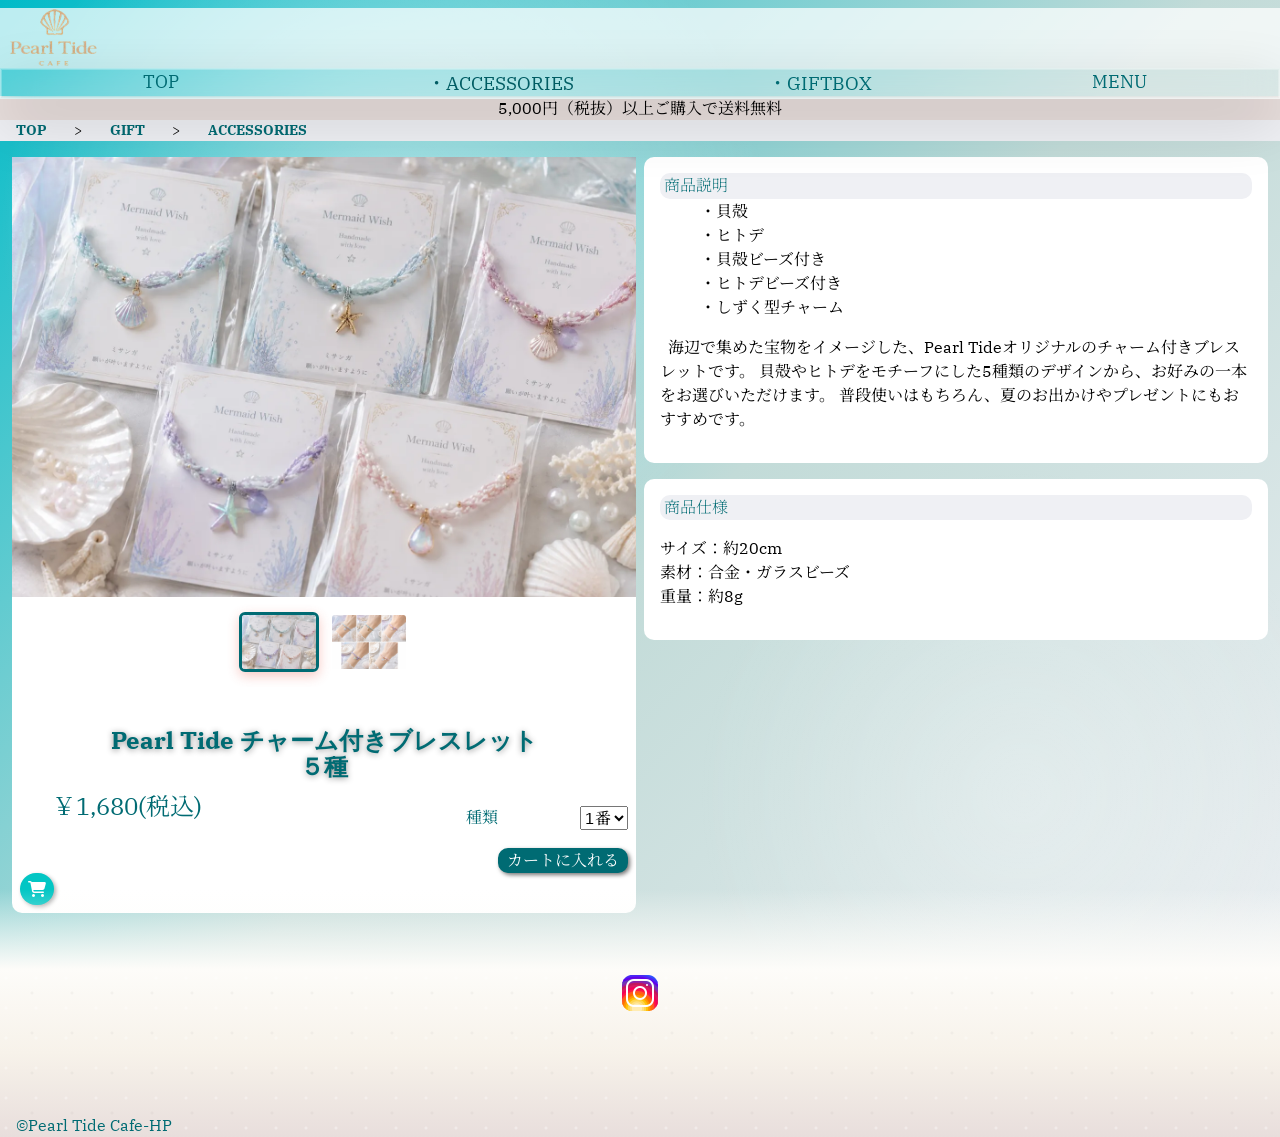
==== commit f5061a1e: "確認" ====
--- a/sub/accessories.html
+++ b/sub/accessories.html
@@ -130,11 +130,11 @@
                     <div class="gift-expain">
                         <h4>商品説明</h4>
                         <ul>
-                            <li>貝殻</li>
-                            <li>ヒトデ</li>
-                            <li>貝殻ビーズ付き</li>
-                            <li>ヒトデビーズ付き</li>
-                            <li>しずく型チャーム</li>
+                            <li>・貝殻</li>
+                            <li>・ヒトデ</li>
+                            <li>・貝殻ビーズ付き</li>
+                            <li>・ヒトデビーズ付き</li>
+                            <li>・しずく型チャーム</li>
                         </ul>
                         <p>
                             &nbsp; 海辺で集めた宝物をイメージした、Pearl
--- a/css/style.css
+++ b/css/style.css
@@ -1192,7 +1192,11 @@
     }
 
     .menu__item {
-        max-width: 700px;
+        max-width: 900px;
+    }
+
+    .lunch__item {
+        width: 50%;
         margin-inline: auto;
     }
 
@@ -1264,7 +1268,10 @@
 @media screen and (width <=1024px){
     .information__list {
         height: 300px;
-        overflow-y: auto;
+        overflow-y: scroll;
         -webkit-overflow-scrolling: touch;
     }
+    .menu{
+        margin: 0 8px;       
+    }
 }
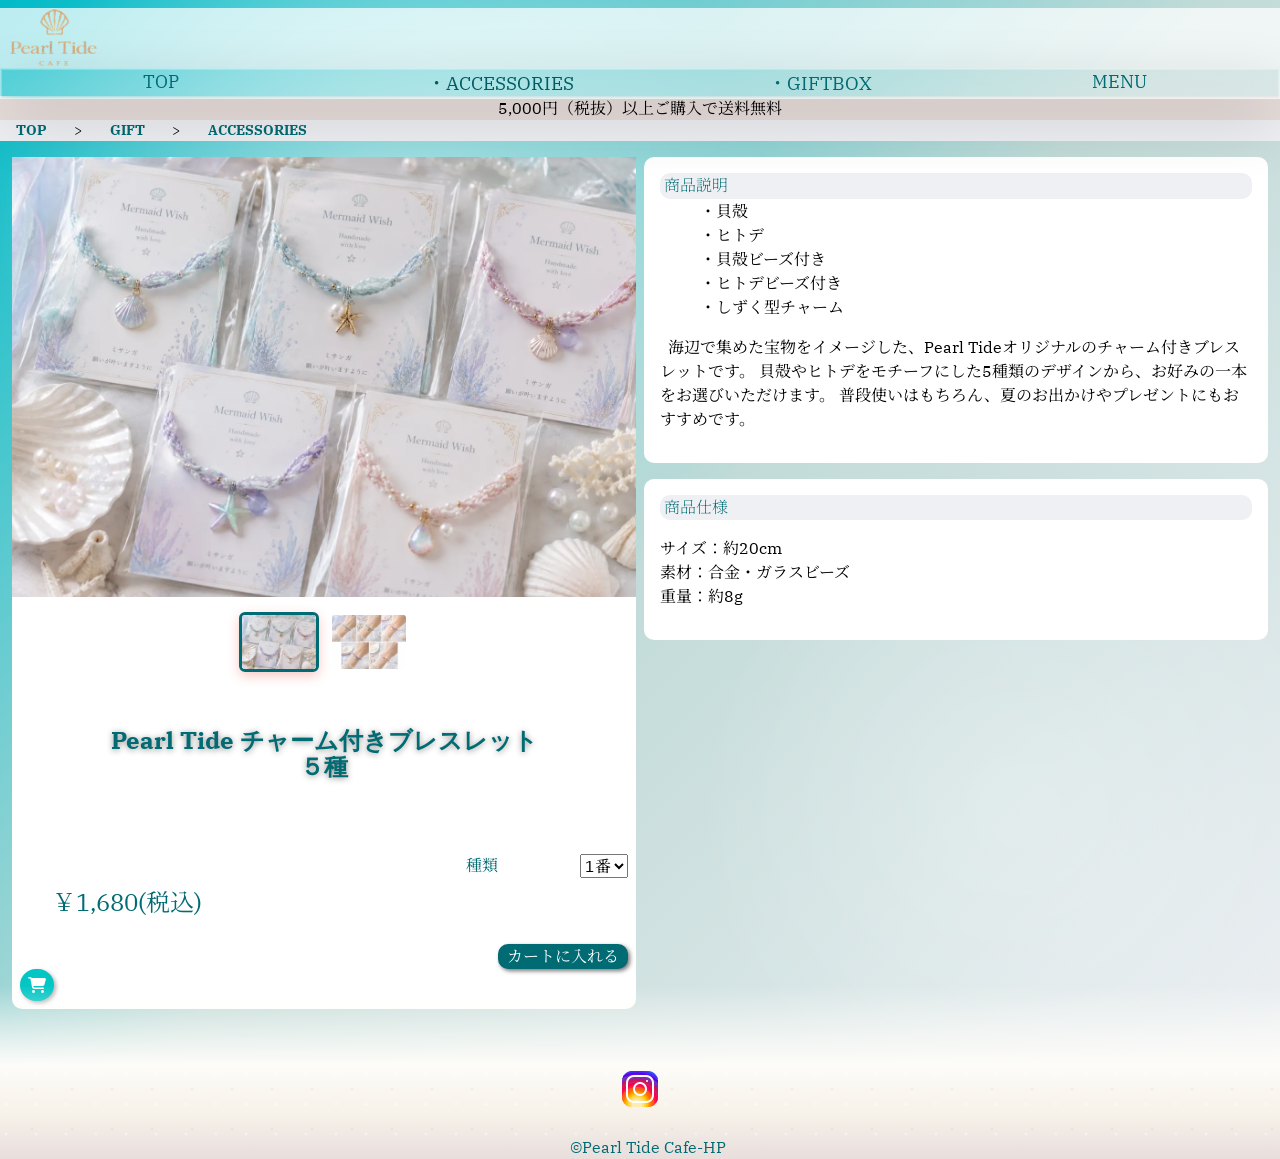
==== commit 9ce10707: "最終チェック" ====
--- a/sub/accessories.html
+++ b/sub/accessories.html
@@ -36,7 +36,7 @@
             </div>
             <nav class="header__nav">
                 <a href="../index.html">TOP</a>
-                <a href="accessories.html" aria-current="page">GIFT</a>
+                <a href="../index.html#gift">GIFT</a>
                 <ul>
                     <li><a href="accessories.html" aria-current="page">・ACCESSORIES</a></li>
                     <li><a href="gift.html">・GIFTBOX</a></li>
--- a/css/style.css
+++ b/css/style.css
@@ -4,7 +4,7 @@
     --text: #006b73;
     --text2: #fff;
     --main: #02c6c4;
-    --page: #eff0f4;
+    --base: #eff0f4;
     --accent: #e8dedc;
 
     --title: "IBM Plex Serif", serif;
@@ -293,13 +293,6 @@
     border-radius: 10px 10px 0 0;
 }
 
-.lunch__item {
-    @media screen and (width >=768px) {
-        width: 50%;
-        margin-inline: auto;
-    }
-}
-
 .drink__item img,
 .sweets__item img {
     aspect-ratio: 2/3;
@@ -338,12 +331,13 @@
 .menu-card__caption {
     height: 70px;
 
-    background: var(--page);
+    background: var(--base);
     border-radius: 0 0 10px 10px;
 
     display: flex;
     flex-direction: column;
     text-indent: 0.5rem;
+    text-align: left;
 }
 
 .price {
@@ -377,7 +371,7 @@
 }
 
 /*==========================
-    Grid
+    Grid-増やすならここだけいじる
 ==========================*/
 
 .menu-grid {
@@ -423,17 +417,25 @@
         30px 30px,
         40px 40px,
         cover;
-}
-
-.footer img {
-    display: block;
-    margin-inline: auto;
-}
-
-.footer__copy {
-    color: var(--text);
-    text-indent: 1rem;
-}
+
+    text-align: center;
+    .footer__button {
+        display: inline-block;
+        width: fit-content;
+    }
+
+    .footer__button img {
+        display: block;
+        width: 48px;
+        height: 48px;
+        margin: 0;
+    }
+    .footer__copy {
+        color: var(--text);
+        text-indent: 1rem;
+    }
+}
+
 /*ぼやかし*/
 .footer::before {
     content: "";
@@ -662,7 +664,7 @@
     .gift__caption {
         height: 70px;
 
-        background: var(--page);
+        background: var(--base);
         border-radius: 0 0 10px 10px;
 
         display: flex;
@@ -676,17 +678,21 @@
 }
 
 .menu {
+    text-align: center;
+
     h2 {
         margin-bottom: 32px;
         border-bottom: 2px solid #fff;
 
         line-height: 1.4;
     }
-    a {
+    .menu__link {
+        display: inline-block;
+        width: fit-content;
         text-decoration: none;
     }
     .menu__item {
-        margin-inline: auto;
+        margin: 0;
         box-shadow: var(--shadow);
         border-radius: 0 0 10px 10px;
     }
@@ -695,7 +701,7 @@
         padding-right: 8px;
 
         text-align: right;
-        background: var(--page);
+        background: var(--base);
         border-radius: 0 0 10px 10px;
     }
 }
@@ -713,7 +719,7 @@
     padding: 10px;
     margin-inline: auto;
 
-    background-color: var(--page);
+    background-color: var(--base);
     box-shadow: inset 4px 4px 8px rgba(0, 0, 0, 0.15);
 
     img {
@@ -765,22 +771,22 @@
 .menu,
 .gifthtml,
 .accessorieshtml {
-    .breadcrumb {
-        margin: 0;
-        background-color: var(--page);
-        margin-inline: calc(50% - 50vw);
-    }
     h4 {
         padding: 4px;
         margin-top: 0;
-
+        
         color: var(--text);
-        background-color: var(--page);
+        background-color: var(--base);
         border-radius: 10px;
-
+        
         font-weight: lighter;
     }
     /*パンくず*/
+    .breadcrumb {
+        margin: 0;
+        background-color: var(--base);
+        margin-inline: calc(50% - 50vw);
+    }
     .breadcrumb__list {
         display: flex;
         align-items: center;
@@ -1004,8 +1010,10 @@
 }
 
 /*カート*/
+
 .cart-main {
     max-width: 375px;
+    min-height: 40vw;
     margin-inline: auto;
     h2 {
         padding-top: 60px;
@@ -1063,7 +1071,92 @@
         box-shadow: 2px 2px 4px rgba(0, 0, 0, 0.464);
         border-radius: 30px;
 
-        font-size: 1.3rem;
+        font-size: 1.2rem;
+    }
+}
+
+/*モーダル*/
+.modal {
+    position: fixed;
+    inset: 0;
+
+    display: none;
+
+    justify-content: center;
+    align-items: center;
+
+    background: rgba(0, 0, 0, 0.4);
+
+    z-index: 100;
+}
+
+.modal.active {
+    display: flex;
+}
+
+.modal__content {
+    width: 80%;
+    max-width: 400px;
+
+    padding: 40px 30px;
+
+    background: #fff;
+
+    border-radius: 20px;
+
+    text-align: center;
+}
+
+.modal__button {
+    display: block;
+
+    margin-top: 30px;
+
+    padding: 12px;
+
+    background: var(--accent);
+
+    border-radius: 30px;
+    text-decoration: none;
+}
+
+.modal__button:hover {
+    opacity: 0.8;
+}
+
+.modal__close {
+    margin-top: 15px;
+}
+
+/*トースト*/
+.cart-message {
+    position: fixed;
+    top: 80px;
+    left: 50%;
+    transform: translateX(-50%);
+
+    padding: 15px 30px;
+
+    background: rgba(255, 255, 255, 0.8);
+    backdrop-filter: blur(10px);
+
+    border-radius: 30px;
+
+    color: #006b73;
+
+    box-shadow: 0 5px 20px rgba(0, 0, 0, 0.15);
+
+    animation: fadeIn 0.3s;
+}
+
+@keyframes fadeIn {
+    from {
+        opacity: 0;
+        transform: translate(-50%, -20px);
+    }
+    to {
+        opacity: 1;
+        transform: translate(-50%, 0);
     }
 }
 /*タブレット*/
@@ -1130,6 +1223,18 @@
             display: none;
         }
         p {
+            margin-top: 60px;
+        }
+
+        .footer {
+            p {
+                margin-top: 16px;
+            }
+        }
+    }
+    .gifthtml,
+    .accessorieshtml {
+        p:first-child {
             margin-top: 96px;
         }
     }
@@ -1191,8 +1296,12 @@
         gap: 40px;
     }
 
+    .menu__list {
+        display: inline-block;
+        width: fit-content;
+    }
     .menu__item {
-        max-width: 900px;
+        max-width: 700px;
     }
 
     .lunch__item {
@@ -1216,6 +1325,11 @@
         width: 50%;
         margin-inline: auto;
     }
+    .lunch__item {
+        width: 50%;
+        margin-inline: auto;
+    }
+
 
     .menu-p {
         width: 50%;
@@ -1245,6 +1359,10 @@
             font-size: 1.5rem;
         }
     }
+
+    .cart-message {
+        top: 100px;
+    }
 }
 
 /*PC*/
@@ -1265,13 +1383,13 @@
     }
 }
 
-@media screen and (width <=1024px){
+@media screen and (width <=1024px) {
     .information__list {
         height: 300px;
         overflow-y: scroll;
         -webkit-overflow-scrolling: touch;
     }
-    .menu{
-        margin: 0 8px;       
-    }
-}+    .menu {
+        margin: 0 8px;
+    }
+}
